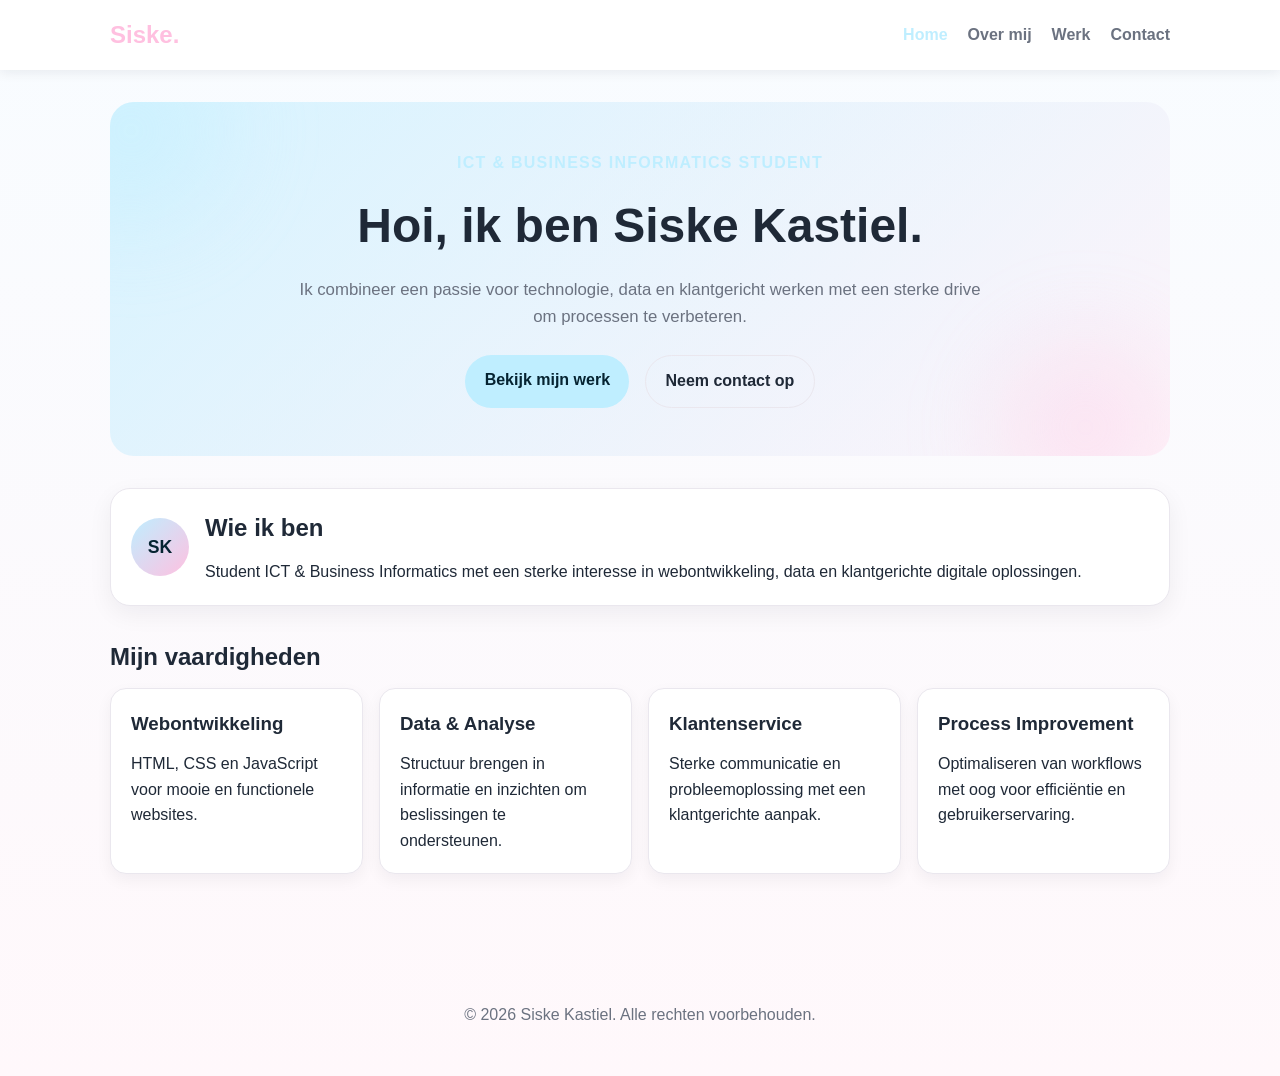
==== index.html @ bb53b00f "Basis structuur opgezet" ====
<!DOCTYPE html>
<html lang="nl">
  <head>
    <meta charset="UTF-8" />
    <meta name="viewport" content="width=device-width, initial-scale=1.0" />
    <title>Siske Kastiel | Portfolio</title>
    <meta name="description" content="Portfolio van Siske Kastiel, student ICT & Business Informatics." />
    <link rel="stylesheet" href="css/main.css" />
  </head>
  <body>
    <header class="site-header">
      <nav class="navbar">
        <a href="index.html" class="logo">Siske.</a>
        <button class="nav-toggle" aria-label="Open menu" aria-expanded="false">
          ☰
        </button>
        <ul class="nav-links">
          <li><a class="active" href="index.html">Home</a></li>
          <li><a href="about.html">Over mij</a></li>
          <li><a href="work.html">Werk</a></li>
          <li><a href="contact.html">Contact</a></li>
        </ul>
      </nav>
    </header>

    <main>
      <section class="hero-section">
        <p class="eyebrow">ICT & Business Informatics Student</p>
        <h1>Hoi, ik ben Siske Kastiel.</h1>
        <p class="intro">
          Ik combineer een passie voor technologie, data en klantgericht werken met een sterke drive om processen te verbeteren.
        </p>
        <div class="hero-actions">
          <a class="btn btn-primary" href="work.html">Bekijk mijn werk</a>
          <a class="btn btn-secondary" href="contact.html">Neem contact op</a>
        </div>
      </section>

      <section class="about-snippet">
        <div class="profile-card">
          <div class="avatar">SK</div>
          <div>
            <h2>Wie ik ben</h2>
            <p>
              Student ICT & Business Informatics met een sterke interesse in webontwikkeling, data en klantgerichte digitale oplossingen.
            </p>
          </div>
        </div>
      </section>

      <section class="section">
        <h2>Mijn vaardigheden</h2>
        <div class="card-grid">
          <article class="card">
            <h3>Webontwikkeling</h3>
            <p>HTML, CSS en JavaScript voor mooie en functionele websites.</p>
          </article>
          <article class="card">
            <h3>Data & Analyse</h3>
            <p>Structuur brengen in informatie en inzichten om beslissingen te ondersteunen.</p>
          </article>
          <article class="card">
            <h3>Klantenservice</h3>
            <p>Sterke communicatie en probleemoplossing met een klantgerichte aanpak.</p>
          </article>
          <article class="card">
            <h3>Process Improvement</h3>
            <p>Optimaliseren van workflows met oog voor efficiëntie en gebruikerservaring.</p>
          </article>
        </div>
      </section>
    </main>

    <footer class="site-footer">
      <p>© <span id="year"></span> Siske Kastiel. Alle rechten voorbehouden.</p>
    </footer>

    <script src="js/main.js"></script>
  </body>
</html>
---- css/main.css ----
:root {
  --baby-blue: #bfeeff;
  --rose: #ffc0e0;
  --bg: linear-gradient(180deg, #f8fcff 0%, #fff8fb 100%);
  --surface: #ffffff;
  --text: #1f2937;
  --muted: #6b7280;
  --primary: var(--baby-blue);
  --primary-dark: #9ad4ff;
  --accent: var(--rose);
  --border: #eae7ee;
}

* {
  box-sizing: border-box;
  margin: 0;
  padding: 0;
}

body {
  font-family: 'Segoe UI', Tahoma, Geneva, Verdana, sans-serif;
  background: var(--bg);
  color: var(--text);
  line-height: 1.6;
  min-height: 100vh;
  position: relative;
  overflow-x: hidden;
}

img {
  max-width: 100%;
}

.site-header {
  background: var(--surface);
  box-shadow: 0 2px 12px rgba(15, 23, 42, 0.08);
  position: sticky;
  top: 0;
  z-index: 10;
}

.navbar {
  max-width: 1100px;
  margin: 0 auto;
  padding: 1rem 1.25rem;
  display: flex;
  align-items: center;
  justify-content: space-between;
}

.logo {
  color: var(--accent);
  font-size: 1.5rem;
  font-weight: 700;
  text-decoration: none;
}

.nav-links {
  display: flex;
  gap: 1.25rem;
  list-style: none;
}

.nav-links a {
  color: var(--muted);
  text-decoration: none;
  font-weight: 600;
}

.nav-links a.active,
.nav-links a:hover {
  color: var(--primary);
}

.nav-toggle {
  display: none;
  background: none;
  border: none;
  font-size: 1.4rem;
  cursor: pointer;
}

main {
  max-width: 1100px;
  margin: 0 auto;
  padding: 2rem 1.25rem 4rem;
}

.hero-section,
.page-content {
  padding: 2rem 0;
}

.hero-section {
  text-align: center;
  padding: 3rem 1rem;
  background: linear-gradient(135deg, rgba(191, 238, 255, 0.6), rgba(255, 240, 248, 0.6));
  border-radius: 24px;
  margin-bottom: 2rem;
  position: relative;
  overflow: hidden;
}

.hero-section::before {
  content: '';
  position: absolute;
  inset: -20% -10% -20% -10%;
  background: radial-gradient(circle at 10% 20%, rgba(191,238,255,0.45), transparent 12%), radial-gradient(circle at 85% 80%, rgba(255,192,224,0.35), transparent 12%);
  filter: blur(30px);
  animation: water 9s ease-in-out infinite;
  z-index: 0;
}

.hero-section > * { position: relative; z-index: 1; }

.eyebrow {
  color: var(--primary);
  font-weight: 700;
  text-transform: uppercase;
  letter-spacing: 0.08em;
  margin-bottom: 0.75rem;
}

h1,
h2,
h3 {
  margin-bottom: 0.75rem;
}

h1 {
  font-size: clamp(2rem, 4vw, 3rem);
}

.intro {
  max-width: 700px;
  margin: 0 auto 1.5rem;
  color: var(--muted);
  font-size: 1.05rem;
}

.hero-actions {
  display: flex;
  justify-content: center;
  gap: 1rem;
  flex-wrap: wrap;
}

.btn {
  display: inline-block;
  padding: 0.8rem 1.2rem;
  border-radius: 999px;
  text-decoration: none;
  font-weight: 700;
  transition: background 0.2s ease;
}

.btn-primary {
  background: var(--primary);
  color: #052331;
}

.btn-primary:hover {
  background: var(--primary-dark);
}

.btn-secondary {
  background: transparent;
  border: 1px solid var(--border);
  color: var(--text);
}

.section {
  margin-bottom: 2rem;
}

.about-snippet {
  margin-bottom: 2rem;
}

.profile-card {
  display: flex;
  align-items: center;
  gap: 1rem;
  background: var(--surface);
  border: 1px solid var(--border);
  border-radius: 20px;
  padding: 1.25rem;
  box-shadow: 0 8px 24px rgba(15, 23, 42, 0.06);
}

.avatar {
  display: grid;
  place-items: center;
  width: 58px;
  height: 58px;
  border-radius: 50%;
  background: linear-gradient(135deg, var(--baby-blue), var(--rose));
  color: #052331;
  font-size: 1.1rem;
  font-weight: 800;
  flex-shrink: 0;
}

.card-grid {
  display: grid;
  grid-template-columns: repeat(auto-fit, minmax(220px, 1fr));
  gap: 1rem;
}

.card {
  background: var(--surface);
  border: 1px solid var(--border);
  border-radius: 16px;
  padding: 1.25rem;
  box-shadow: 0 6px 16px rgba(15, 23, 42, 0.05);
  transition: transform 0.2s ease, box-shadow 0.2s ease;
}

.card:hover {
  transform: translateY(-6px) rotate(-0.2deg);
  box-shadow: 0 18px 40px rgba(15, 23, 42, 0.12);
}

h1 { animation: float 6s ease-in-out infinite; }

@keyframes float {
  0% { transform: translateY(0); }
  50% { transform: translateY(-6px); }
  100% { transform: translateY(0); }
}

@keyframes water {
  0% { transform: translate3d(-5%,0,0) scale(1); }
  50% { transform: translate3d(5%,2%,0) scale(1.02); }
  100% { transform: translate3d(-5%,0,0) scale(1); }
}

.contact-list {
  list-style: none;
  padding-left: 0;
  margin-top: 1rem;
}

.contact-form {
  display: flex;
  flex-direction: column;
  gap: 0.7rem;
  background: var(--surface);
  padding: 1.25rem;
  border: 1px solid var(--border);
  border-radius: 16px;
}

.contact-form input,
.contact-form textarea {
  padding: 0.8rem;
  border: 1px solid var(--border);
  border-radius: 10px;
  font: inherit;
}

.site-footer {
  text-align: center;
  padding: 2rem 1rem 3rem;
  color: var(--muted);
}

@media (max-width: 700px) {
  .nav-toggle {
    display: block;
  }

  .nav-links {
    display: none;
    flex-direction: column;
    position: absolute;
    top: 3.7rem;
    right: 1rem;
    background: var(--surface);
    padding: 1rem;
    border: 1px solid var(--border);
    border-radius: 12px;
    box-shadow: 0 8px 20px rgba(15, 23, 42, 0.08);
  }

  .nav-links.open {
    display: flex;
  }
}

/* Scroll reveal */
.reveal {
  opacity: 0;
  transform: translateY(18px) scale(0.995);
  transition: opacity 600ms ease, transform 600ms ease;
}
.reveal.visible {
  opacity: 1;
  transform: translateY(0) scale(1);
}

/* Improve tap targets on small screens */
@media (max-width: 700px) {
  .nav-links a {
    padding: 0.6rem 0.8rem;
    display: block;
    font-size: 1rem;
  }
  .btn {
    padding: 0.9rem 1.25rem;
  }
}
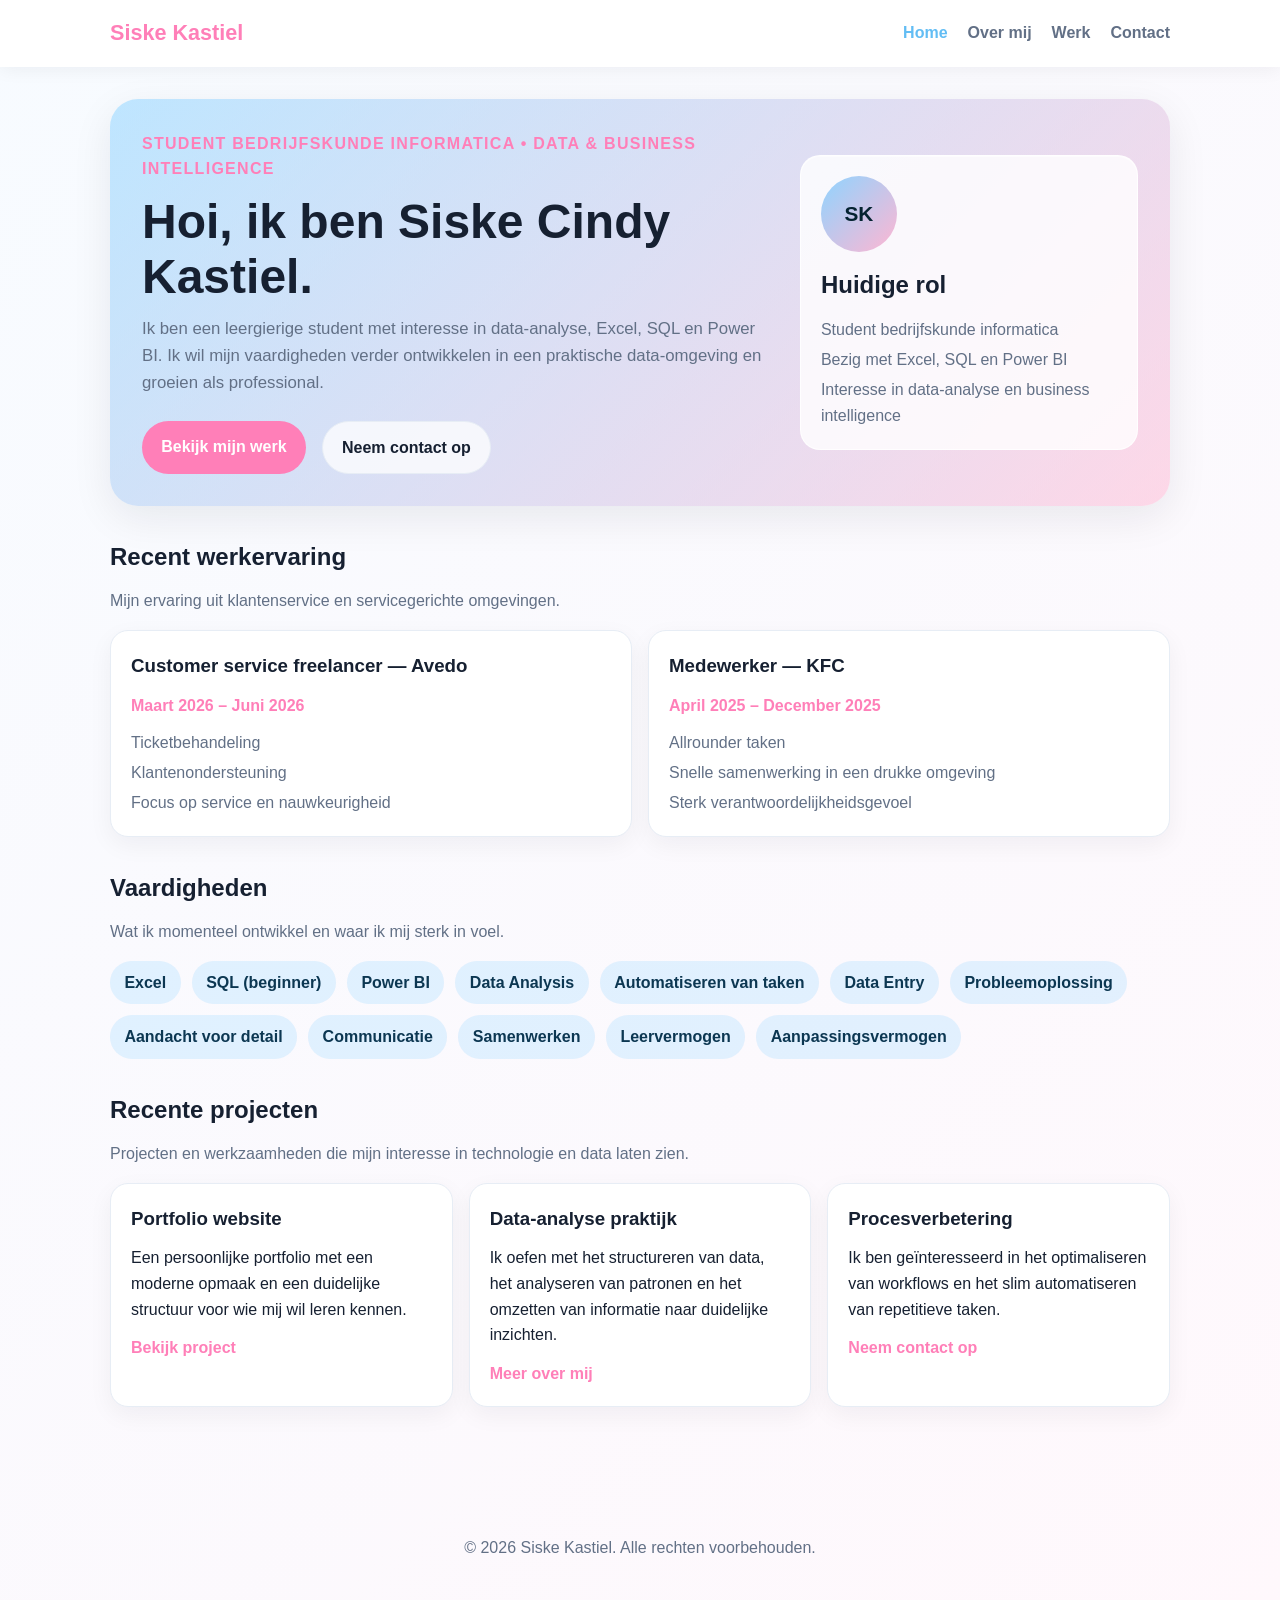
==== commit 2ecc99ef: "Revamp content, styles, and contact form Update site copy (use full name, expand About, Experience, " ====
--- a/index.html
+++ b/index.html
@@ -4,16 +4,14 @@
     <meta charset="UTF-8" />
     <meta name="viewport" content="width=device-width, initial-scale=1.0" />
     <title>Siske Kastiel | Portfolio</title>
-    <meta name="description" content="Portfolio van Siske Kastiel, student ICT & Business Informatics." />
+    <meta name="description" content="Portfolio van Siske Kastiel, student bedrijfskunde informatica met interesse in data-analyse en business intelligence." />
     <link rel="stylesheet" href="css/main.css" />
   </head>
   <body>
     <header class="site-header">
       <nav class="navbar">
-        <a href="index.html" class="logo">Siske.</a>
-        <button class="nav-toggle" aria-label="Open menu" aria-expanded="false">
-          ☰
-        </button>
+        <a href="index.html" class="logo">Siske Kastiel</a>
+        <button class="nav-toggle" aria-label="Open menu" aria-expanded="false">☰</button>
         <ul class="nav-links">
           <li><a class="active" href="index.html">Home</a></li>
           <li><a href="about.html">Over mij</a></li>
@@ -25,47 +23,99 @@
 
     <main>
       <section class="hero-section">
-        <p class="eyebrow">ICT & Business Informatics Student</p>
-        <h1>Hoi, ik ben Siske Kastiel.</h1>
-        <p class="intro">
-          Ik combineer een passie voor technologie, data en klantgericht werken met een sterke drive om processen te verbeteren.
-        </p>
-        <div class="hero-actions">
-          <a class="btn btn-primary" href="work.html">Bekijk mijn werk</a>
-          <a class="btn btn-secondary" href="contact.html">Neem contact op</a>
-        </div>
-      </section>
+        <div class="hero-grid">
+          <div class="hero-copy">
+            <p class="eyebrow">Student bedrijfskunde informatica • Data & Business Intelligence</p>
+            <h1>Hoi, ik ben Siske Cindy Kastiel.</h1>
+            <p class="intro">
+              Ik ben een leergierige student met interesse in data-analyse, Excel, SQL en Power BI. Ik wil mijn vaardigheden verder ontwikkelen in een praktische data-omgeving en groeien als professional.
+            </p>
+            <div class="hero-actions">
+              <a class="btn btn-primary" href="work.html">Bekijk mijn werk</a>
+              <a class="btn btn-secondary" href="contact.html">Neem contact op</a>
+            </div>
+          </div>
 
-      <section class="about-snippet">
-        <div class="profile-card">
-          <div class="avatar">SK</div>
-          <div>
-            <h2>Wie ik ben</h2>
-            <p>
-              Student ICT & Business Informatics met een sterke interesse in webontwikkeling, data en klantgerichte digitale oplossingen.
-            </p>
+          <div class="hero-card">
+            <div class="avatar large">SK</div>
+            <h2>Huidige rol</h2>
+            <ul class="detail-list">
+              <li>Student bedrijfskunde informatica</li>
+              <li>Bezig met Excel, SQL en Power BI</li>
+              <li>Interesse in data-analyse en business intelligence</li>
+            </ul>
           </div>
         </div>
       </section>
 
       <section class="section">
-        <h2>Mijn vaardigheden</h2>
+        <div class="section-header">
+          <h2>Recent werkervaring</h2>
+          <p>Mijn ervaring uit klantenservice en servicegerichte omgevingen.</p>
+        </div>
         <div class="card-grid">
           <article class="card">
-            <h3>Webontwikkeling</h3>
-            <p>HTML, CSS en JavaScript voor mooie en functionele websites.</p>
+            <h3>Customer service freelancer — Avedo</h3>
+            <p class="meta">Maart 2026 – Juni 2026</p>
+            <ul class="detail-list">
+              <li>Ticketbehandeling</li>
+              <li>Klantenondersteuning</li>
+              <li>Focus op service en nauwkeurigheid</li>
+            </ul>
           </article>
           <article class="card">
-            <h3>Data & Analyse</h3>
-            <p>Structuur brengen in informatie en inzichten om beslissingen te ondersteunen.</p>
+            <h3>Medewerker — KFC</h3>
+            <p class="meta">April 2025 – December 2025</p>
+            <ul class="detail-list">
+              <li>Allrounder taken</li>
+              <li>Snelle samenwerking in een drukke omgeving</li>
+              <li>Sterk verantwoordelijkheidsgevoel</li>
+            </ul>
+          </article>
+        </div>
+      </section>
+
+      <section class="section">
+        <div class="section-header">
+          <h2>Vaardigheden</h2>
+          <p>Wat ik momenteel ontwikkel en waar ik mij sterk in voel.</p>
+        </div>
+        <div class="skills-wrap">
+          <span class="chip">Excel</span>
+          <span class="chip">SQL (beginner)</span>
+          <span class="chip">Power BI</span>
+          <span class="chip">Data Analysis</span>
+          <span class="chip">Automatiseren van taken</span>
+          <span class="chip">Data Entry</span>
+          <span class="chip">Probleemoplossing</span>
+          <span class="chip">Aandacht voor detail</span>
+          <span class="chip">Communicatie</span>
+          <span class="chip">Samenwerken</span>
+          <span class="chip">Leervermogen</span>
+          <span class="chip">Aanpassingsvermogen</span>
+        </div>
+      </section>
+
+      <section class="section">
+        <div class="section-header">
+          <h2>Recente projecten</h2>
+          <p>Projecten en werkzaamheden die mijn interesse in technologie en data laten zien.</p>
+        </div>
+        <div class="card-grid">
+          <article class="card">
+            <h3>Portfolio website</h3>
+            <p>Een persoonlijke portfolio met een moderne opmaak en een duidelijke structuur voor wie mij wil leren kennen.</p>
+            <a class="text-link" href="work.html">Bekijk project</a>
           </article>
           <article class="card">
-            <h3>Klantenservice</h3>
-            <p>Sterke communicatie en probleemoplossing met een klantgerichte aanpak.</p>
+            <h3>Data-analyse praktijk</h3>
+            <p>Ik oefen met het structureren van data, het analyseren van patronen en het omzetten van informatie naar duidelijke inzichten.</p>
+            <a class="text-link" href="about.html">Meer over mij</a>
           </article>
           <article class="card">
-            <h3>Process Improvement</h3>
-            <p>Optimaliseren van workflows met oog voor efficiëntie en gebruikerservaring.</p>
+            <h3>Procesverbetering</h3>
+            <p>Ik ben geïnteresseerd in het optimaliseren van workflows en het slim automatiseren van repetitieve taken.</p>
+            <a class="text-link" href="contact.html">Neem contact op</a>
           </article>
         </div>
       </section>
--- a/css/main.css
+++ b/css/main.css
@@ -1,14 +1,14 @@
 :root {
-  --baby-blue: #bfeeff;
-  --rose: #ffc0e0;
-  --bg: linear-gradient(180deg, #f8fcff 0%, #fff8fb 100%);
+  --baby-blue: #8fd4ff;
+  --rose: #ffb6d2;
+  --bg: linear-gradient(135deg, #f7fbff 0%, #fff8fc 100%);
   --surface: #ffffff;
-  --text: #1f2937;
-  --muted: #6b7280;
+  --text: #162031;
+  --muted: #627086;
   --primary: var(--baby-blue);
-  --primary-dark: #9ad4ff;
-  --accent: var(--rose);
-  --border: #eae7ee;
+  --primary-dark: #62bdf4;
+  --accent: #ff7fb8;
+  --border: #e7edf5;
 }
 
 * {
@@ -23,7 +23,6 @@
   color: var(--text);
   line-height: 1.6;
   min-height: 100vh;
-  position: relative;
   overflow-x: hidden;
 }
 
@@ -31,12 +30,17 @@
   max-width: 100%;
 }
 
+a {
+  color: inherit;
+}
+
 .site-header {
-  background: var(--surface);
-  box-shadow: 0 2px 12px rgba(15, 23, 42, 0.08);
+  background: rgba(255, 255, 255, 0.95);
+  box-shadow: 0 2px 18px rgba(15, 23, 42, 0.06);
   position: sticky;
   top: 0;
   z-index: 10;
+  backdrop-filter: blur(12px);
 }
 
 .navbar {
@@ -50,8 +54,8 @@
 
 .logo {
   color: var(--accent);
-  font-size: 1.5rem;
-  font-weight: 700;
+  font-size: 1.35rem;
+  font-weight: 800;
   text-decoration: none;
 }
 
@@ -69,7 +73,7 @@
 
 .nav-links a.active,
 .nav-links a:hover {
-  color: var(--primary);
+  color: var(--primary-dark);
 }
 
 .nav-toggle {
@@ -88,33 +92,26 @@
 
 .hero-section,
 .page-content {
-  padding: 2rem 0;
+  padding: 1rem 0 2rem;
 }
 
 .hero-section {
-  text-align: center;
-  padding: 3rem 1rem;
-  background: linear-gradient(135deg, rgba(191, 238, 255, 0.6), rgba(255, 240, 248, 0.6));
-  border-radius: 24px;
+  background: linear-gradient(135deg, rgba(143, 212, 255, 0.55), rgba(255, 182, 210, 0.5));
+  border-radius: 28px;
+  padding: 2rem;
   margin-bottom: 2rem;
-  position: relative;
-  overflow: hidden;
-}
-
-.hero-section::before {
-  content: '';
-  position: absolute;
-  inset: -20% -10% -20% -10%;
-  background: radial-gradient(circle at 10% 20%, rgba(191,238,255,0.45), transparent 12%), radial-gradient(circle at 85% 80%, rgba(255,192,224,0.35), transparent 12%);
-  filter: blur(30px);
-  animation: water 9s ease-in-out infinite;
-  z-index: 0;
-}
-
-.hero-section > * { position: relative; z-index: 1; }
+  box-shadow: 0 12px 40px rgba(15, 23, 42, 0.08);
+}
+
+.hero-grid {
+  display: grid;
+  grid-template-columns: 1.5fr 0.8fr;
+  gap: 1.5rem;
+  align-items: center;
+}
 
 .eyebrow {
-  color: var(--primary);
+  color: var(--accent);
   font-weight: 700;
   text-transform: uppercase;
   letter-spacing: 0.08em;
@@ -129,18 +126,18 @@
 
 h1 {
   font-size: clamp(2rem, 4vw, 3rem);
+  line-height: 1.15;
 }
 
 .intro {
   max-width: 700px;
-  margin: 0 auto 1.5rem;
   color: var(--muted);
   font-size: 1.05rem;
+  margin-bottom: 1.5rem;
 }
 
 .hero-actions {
   display: flex;
-  justify-content: center;
   gap: 1rem;
   flex-wrap: wrap;
 }
@@ -151,104 +148,162 @@
   border-radius: 999px;
   text-decoration: none;
   font-weight: 700;
-  transition: background 0.2s ease;
+  transition: transform 0.2s ease, background 0.2s ease;
+}
+
+.btn:hover {
+  transform: translateY(-2px);
 }
 
 .btn-primary {
-  background: var(--primary);
-  color: #052331;
+  background: var(--accent);
+  color: white;
 }
 
 .btn-primary:hover {
-  background: var(--primary-dark);
+  background: #ff6da6;
 }
 
 .btn-secondary {
-  background: transparent;
+  background: rgba(255, 255, 255, 0.75);
+  color: var(--text);
   border: 1px solid var(--border);
-  color: var(--text);
 }
 
 .section {
   margin-bottom: 2rem;
 }
 
-.about-snippet {
-  margin-bottom: 2rem;
-}
-
-.profile-card {
-  display: flex;
-  align-items: center;
+.section-header {
+  margin-bottom: 1rem;
+}
+
+.section-header p {
+  color: var(--muted);
+}
+
+.card-grid {
+  display: grid;
+  grid-template-columns: repeat(auto-fit, minmax(240px, 1fr));
   gap: 1rem;
+}
+
+.card {
   background: var(--surface);
   border: 1px solid var(--border);
+  border-radius: 18px;
+  padding: 1.25rem;
+  box-shadow: 0 8px 24px rgba(15, 23, 42, 0.05);
+}
+
+.card:hover {
+  box-shadow: 0 16px 36px rgba(15, 23, 42, 0.1);
+}
+
+.hero-card {
+  background: rgba(255, 255, 255, 0.8);
+  border: 1px solid rgba(255, 255, 255, 0.8);
   border-radius: 20px;
   padding: 1.25rem;
-  box-shadow: 0 8px 24px rgba(15, 23, 42, 0.06);
+  box-shadow: inset 0 1px 0 rgba(255, 255, 255, 0.5);
 }
 
 .avatar {
   display: grid;
   place-items: center;
-  width: 58px;
-  height: 58px;
+  width: 60px;
+  height: 60px;
   border-radius: 50%;
   background: linear-gradient(135deg, var(--baby-blue), var(--rose));
   color: #052331;
-  font-size: 1.1rem;
+  font-size: 1.15rem;
   font-weight: 800;
-  flex-shrink: 0;
-}
-
-.card-grid {
-  display: grid;
-  grid-template-columns: repeat(auto-fit, minmax(220px, 1fr));
+  margin-bottom: 0.9rem;
+}
+
+.avatar.large {
+  width: 76px;
+  height: 76px;
+  font-size: 1.3rem;
+}
+
+.meta {
+  color: var(--accent);
+  font-weight: 600;
+  margin-bottom: 0.7rem;
+}
+
+.detail-list {
+  list-style: none;
+  padding-left: 0;
+  display: flex;
+  flex-direction: column;
+  gap: 0.3rem;
+  color: var(--muted);
+}
+
+.skills-wrap {
+  display: flex;
+  flex-wrap: wrap;
+  gap: 0.7rem;
+}
+
+.chip {
+  display: inline-block;
+  padding: 0.55rem 0.9rem;
+  border-radius: 999px;
+  background: rgba(143, 212, 255, 0.25);
+  color: #0c3752;
+  font-weight: 600;
+}
+
+.text-link {
+  display: inline-block;
+  margin-top: 0.8rem;
+  color: var(--accent);
+  font-weight: 700;
+  text-decoration: none;
+}
+
+.info-grid {
+  display: grid;
+  grid-template-columns: repeat(2, minmax(0, 1fr));
   gap: 1rem;
 }
 
-.card {
+.timeline {
+  display: grid;
+  gap: 0.85rem;
+}
+
+.timeline-item {
   background: var(--surface);
   border: 1px solid var(--border);
   border-radius: 16px;
-  padding: 1.25rem;
-  box-shadow: 0 6px 16px rgba(15, 23, 42, 0.05);
-  transition: transform 0.2s ease, box-shadow 0.2s ease;
-}
-
-.card:hover {
-  transform: translateY(-6px) rotate(-0.2deg);
-  box-shadow: 0 18px 40px rgba(15, 23, 42, 0.12);
-}
-
-h1 { animation: float 6s ease-in-out infinite; }
-
-@keyframes float {
-  0% { transform: translateY(0); }
-  50% { transform: translateY(-6px); }
-  100% { transform: translateY(0); }
-}
-
-@keyframes water {
-  0% { transform: translate3d(-5%,0,0) scale(1); }
-  50% { transform: translate3d(5%,2%,0) scale(1.02); }
-  100% { transform: translate3d(-5%,0,0) scale(1); }
+  padding: 1rem 1.15rem;
+}
+
+.contact-card {
+  min-height: 100%;
 }
 
 .contact-list {
   list-style: none;
-  padding-left: 0;
-  margin-top: 1rem;
+  display: flex;
+  flex-direction: column;
+  gap: 0.55rem;
+  color: var(--muted);
+}
+
+.contact-list a {
+  color: var(--accent);
+  text-decoration: none;
 }
 
 .contact-form {
   display: flex;
   flex-direction: column;
   gap: 0.7rem;
-  background: var(--surface);
-  padding: 1.25rem;
-  border: 1px solid var(--border);
-  border-radius: 16px;
 }
 
 .contact-form input,
@@ -259,10 +314,34 @@
   font: inherit;
 }
 
+.form-status {
+  min-height: 1.3rem;
+  color: var(--accent);
+  font-weight: 600;
+}
+
 .site-footer {
   text-align: center;
   padding: 2rem 1rem 3rem;
   color: var(--muted);
+}
+
+.reveal {
+  opacity: 0;
+  transform: translateY(16px);
+  transition: opacity 600ms ease, transform 600ms ease;
+}
+
+.reveal.visible {
+  opacity: 1;
+  transform: translateY(0);
+}
+
+@media (max-width: 900px) {
+  .hero-grid,
+  .info-grid {
+    grid-template-columns: 1fr;
+  }
 }
 
 @media (max-width: 700px) {
@@ -286,18 +365,12 @@
   .nav-links.open {
     display: flex;
   }
-}
-
-/* Scroll reveal */
-.reveal {
-  opacity: 0;
-  transform: translateY(18px) scale(0.995);
-  transition: opacity 600ms ease, transform 600ms ease;
-}
-.reveal.visible {
-  opacity: 1;
-  transform: translateY(0) scale(1);
-}
+
+  .hero-section {
+    padding: 1.2rem;
+  }
+}
+
 
 /* Improve tap targets on small screens */
 @media (max-width: 700px) {
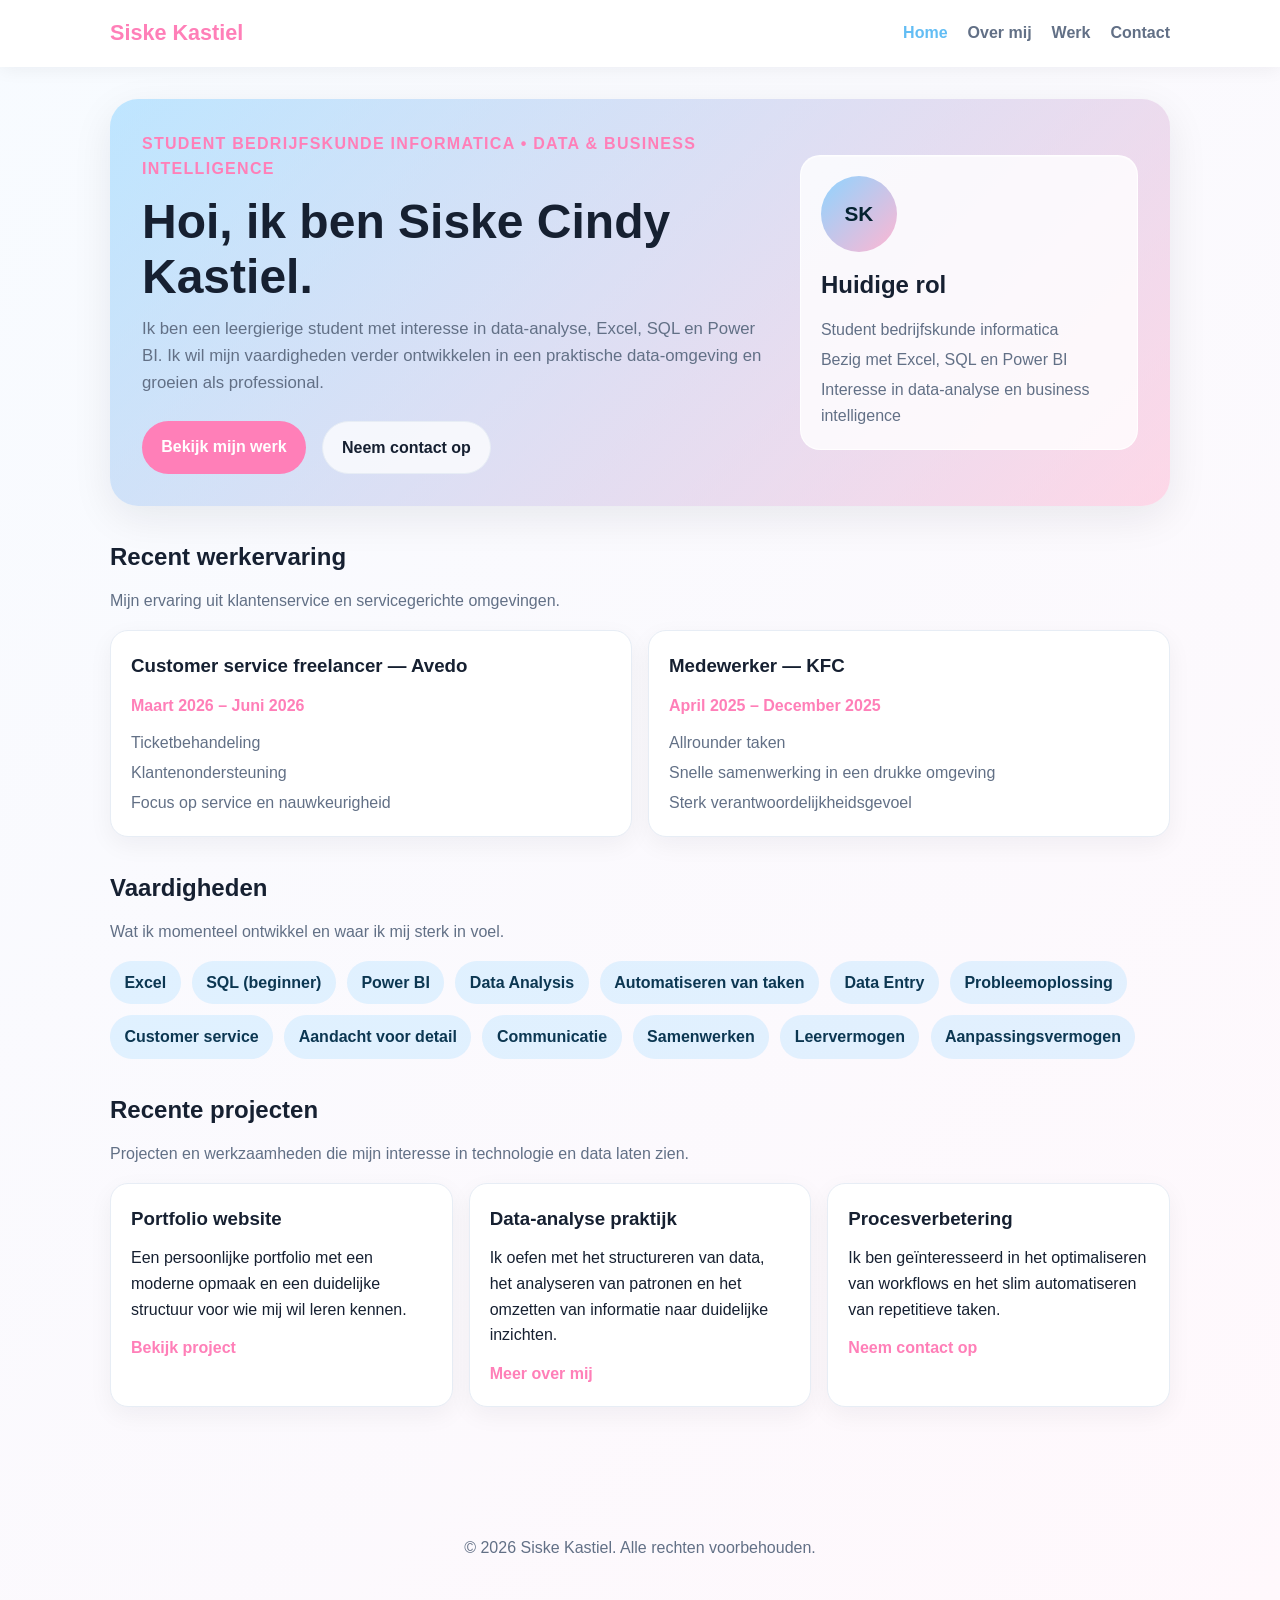
==== commit 55b5ae98: "Update index.html" ====
--- a/index.html
+++ b/index.html
@@ -88,6 +88,7 @@
           <span class="chip">Automatiseren van taken</span>
           <span class="chip">Data Entry</span>
           <span class="chip">Probleemoplossing</span>
+          <span class="chip">Customer service</span>
           <span class="chip">Aandacht voor detail</span>
           <span class="chip">Communicatie</span>
           <span class="chip">Samenwerken</span>
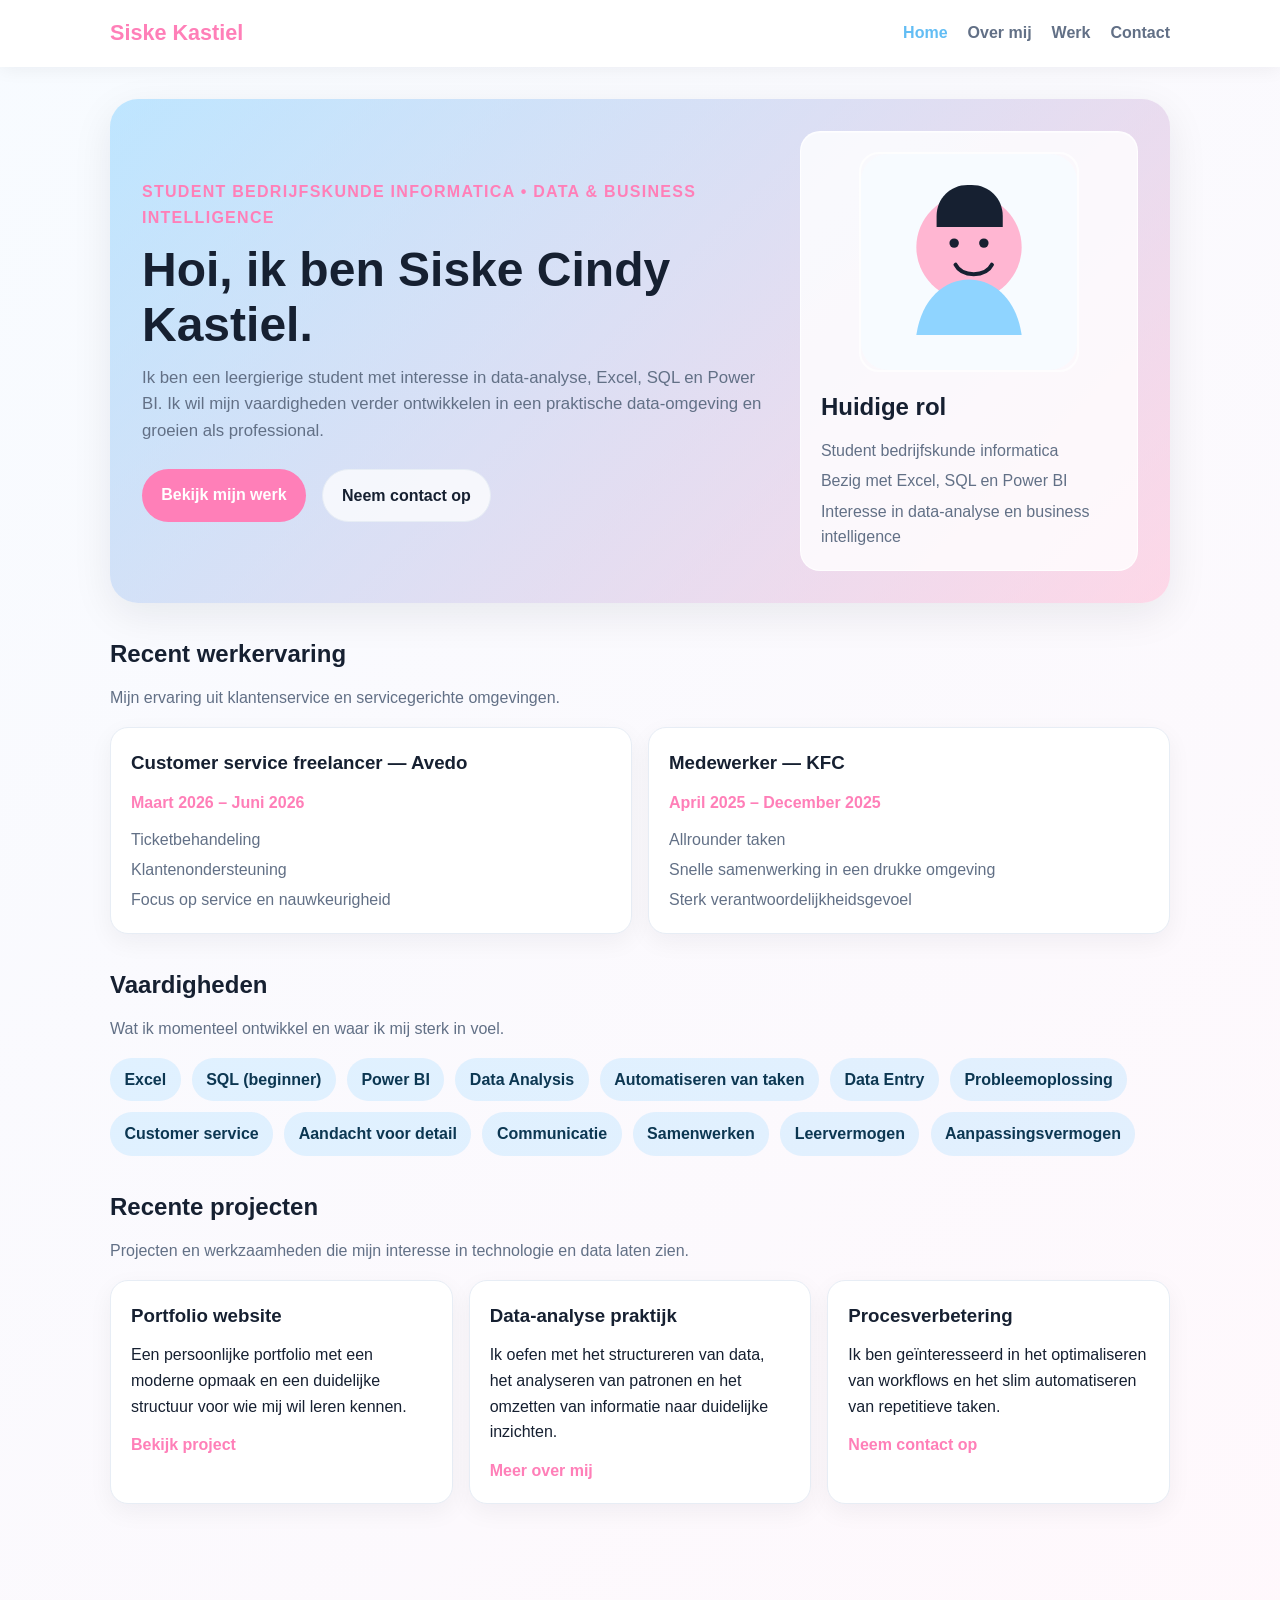
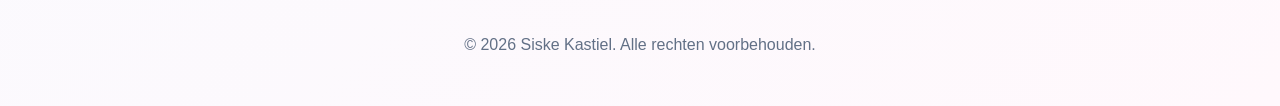
==== commit 8b93ba56: "Nieuw Nieuw" ====
--- a/index.html
+++ b/index.html
@@ -37,7 +37,7 @@
           </div>
 
           <div class="hero-card">
-            <div class="avatar large">SK</div>
+            <img src="img/profile-photo.svg" alt="Foto van Siske Kastiel" class="profile-image" />
             <h2>Huidige rol</h2>
             <ul class="detail-list">
               <li>Student bedrijfskunde informatica</li>
--- a/css/main.css
+++ b/css/main.css
@@ -227,6 +227,16 @@
   font-size: 1.3rem;
 }
 
+.profile-image {
+  width: 100%;
+  max-width: 220px;
+  height: auto;
+  display: block;
+  border-radius: 20px;
+  margin: 0 auto 1rem;
+  border: 2px solid rgba(255, 255, 255, 0.8);
+}
+
 .meta {
   color: var(--accent);
   font-weight: 600;
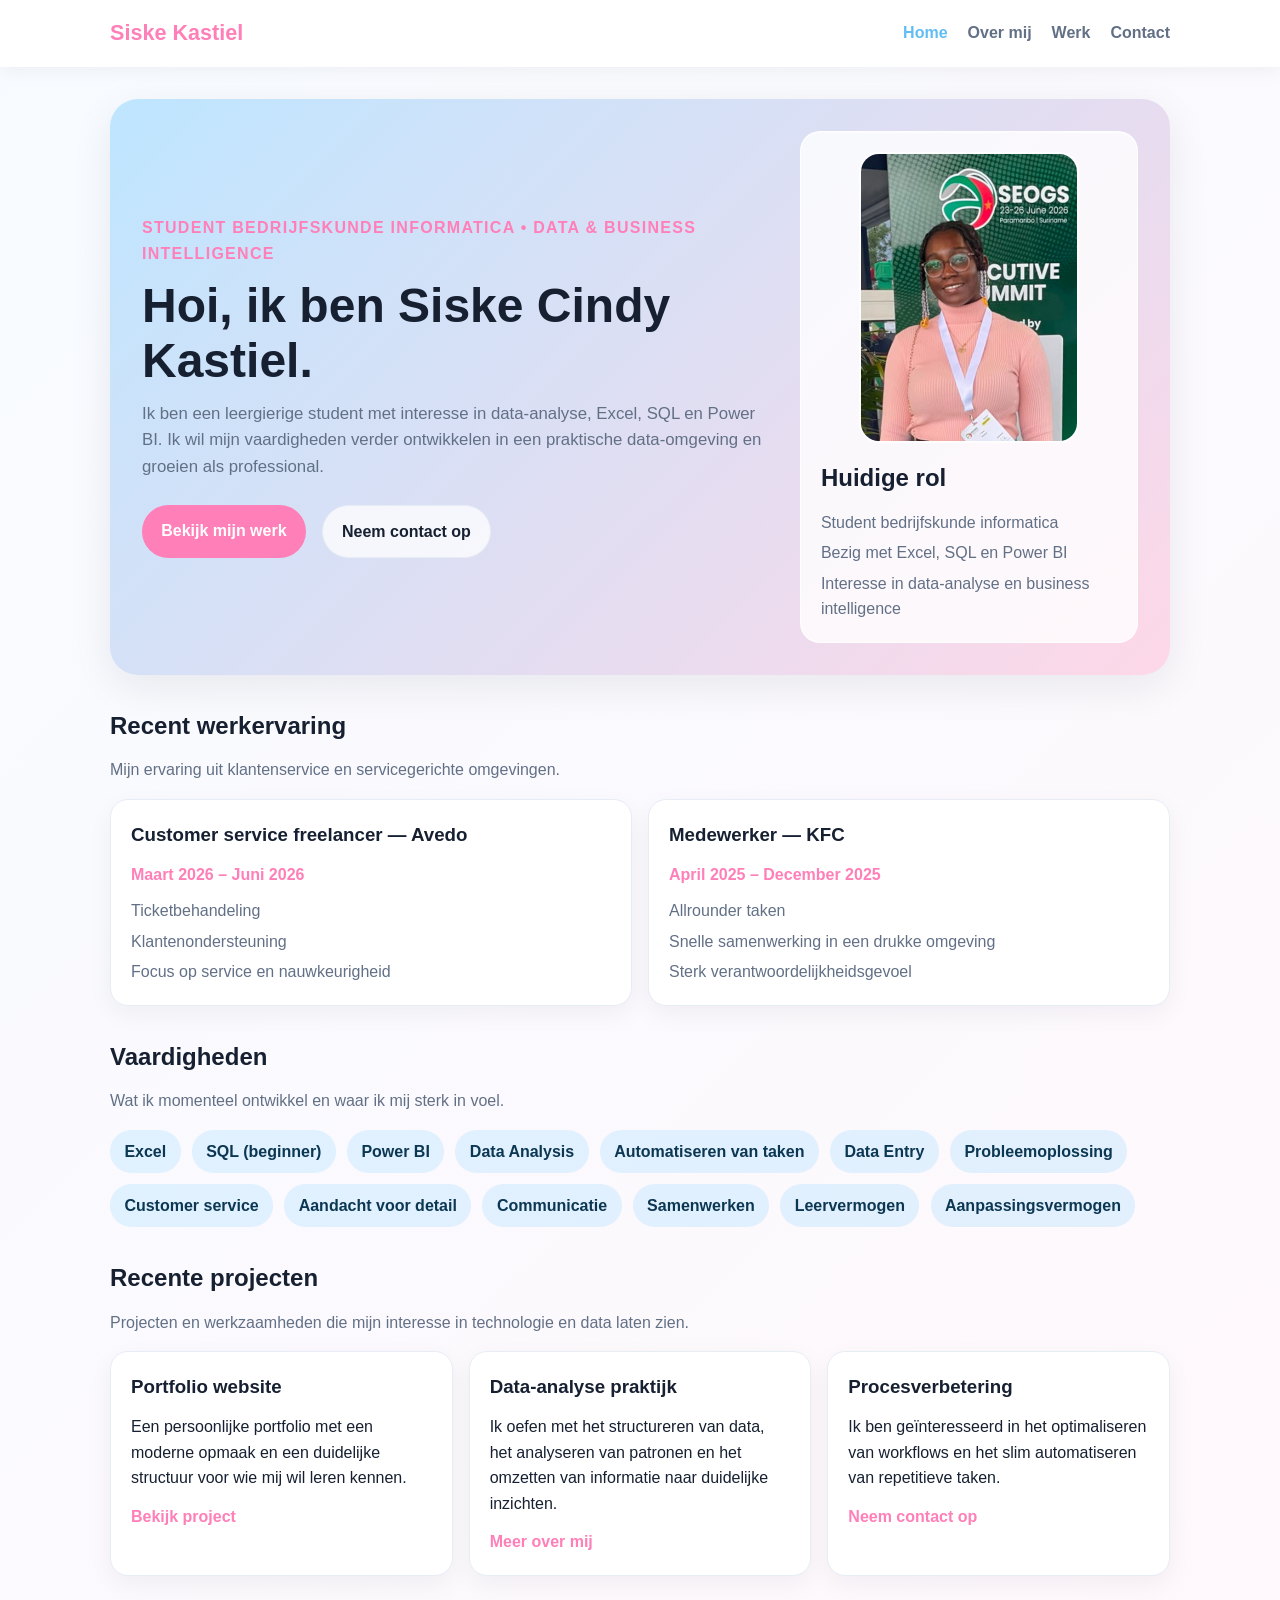
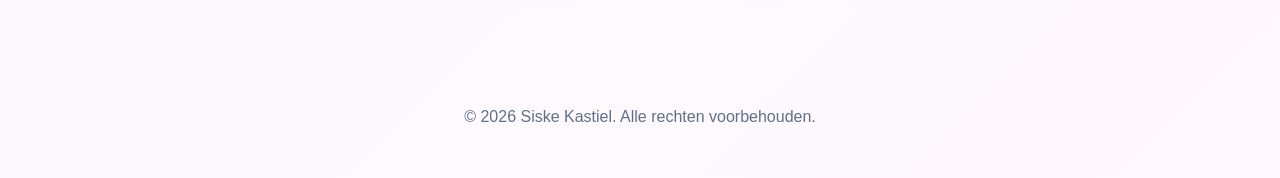
==== commit 168d4c15: "Change profile photo format from SVG to JPEG" ====
--- a/index.html
+++ b/index.html
@@ -37,7 +37,7 @@
           </div>
 
           <div class="hero-card">
-            <img src="img/profile-photo.svg" alt="Foto van Siske Kastiel" class="profile-image" />
+            <img src="img/profile-photo.jpeg" alt="Foto van Siske Kastiel" class="profile-image" />
             <h2>Huidige rol</h2>
             <ul class="detail-list">
               <li>Student bedrijfskunde informatica</li>
--- a/css/main.css
+++ b/css/main.css
@@ -16,7 +16,13 @@
   margin: 0;
   padding: 0;
 }
-
+/* Profilfoto styling */
+.profile-img {
+  max-width: 200px;
+  border-radius: 50%;
+  margin-bottom: 15px;
+  display: block;
+}
 body {
   font-family: 'Segoe UI', Tahoma, Geneva, Verdana, sans-serif;
   background: var(--bg);
